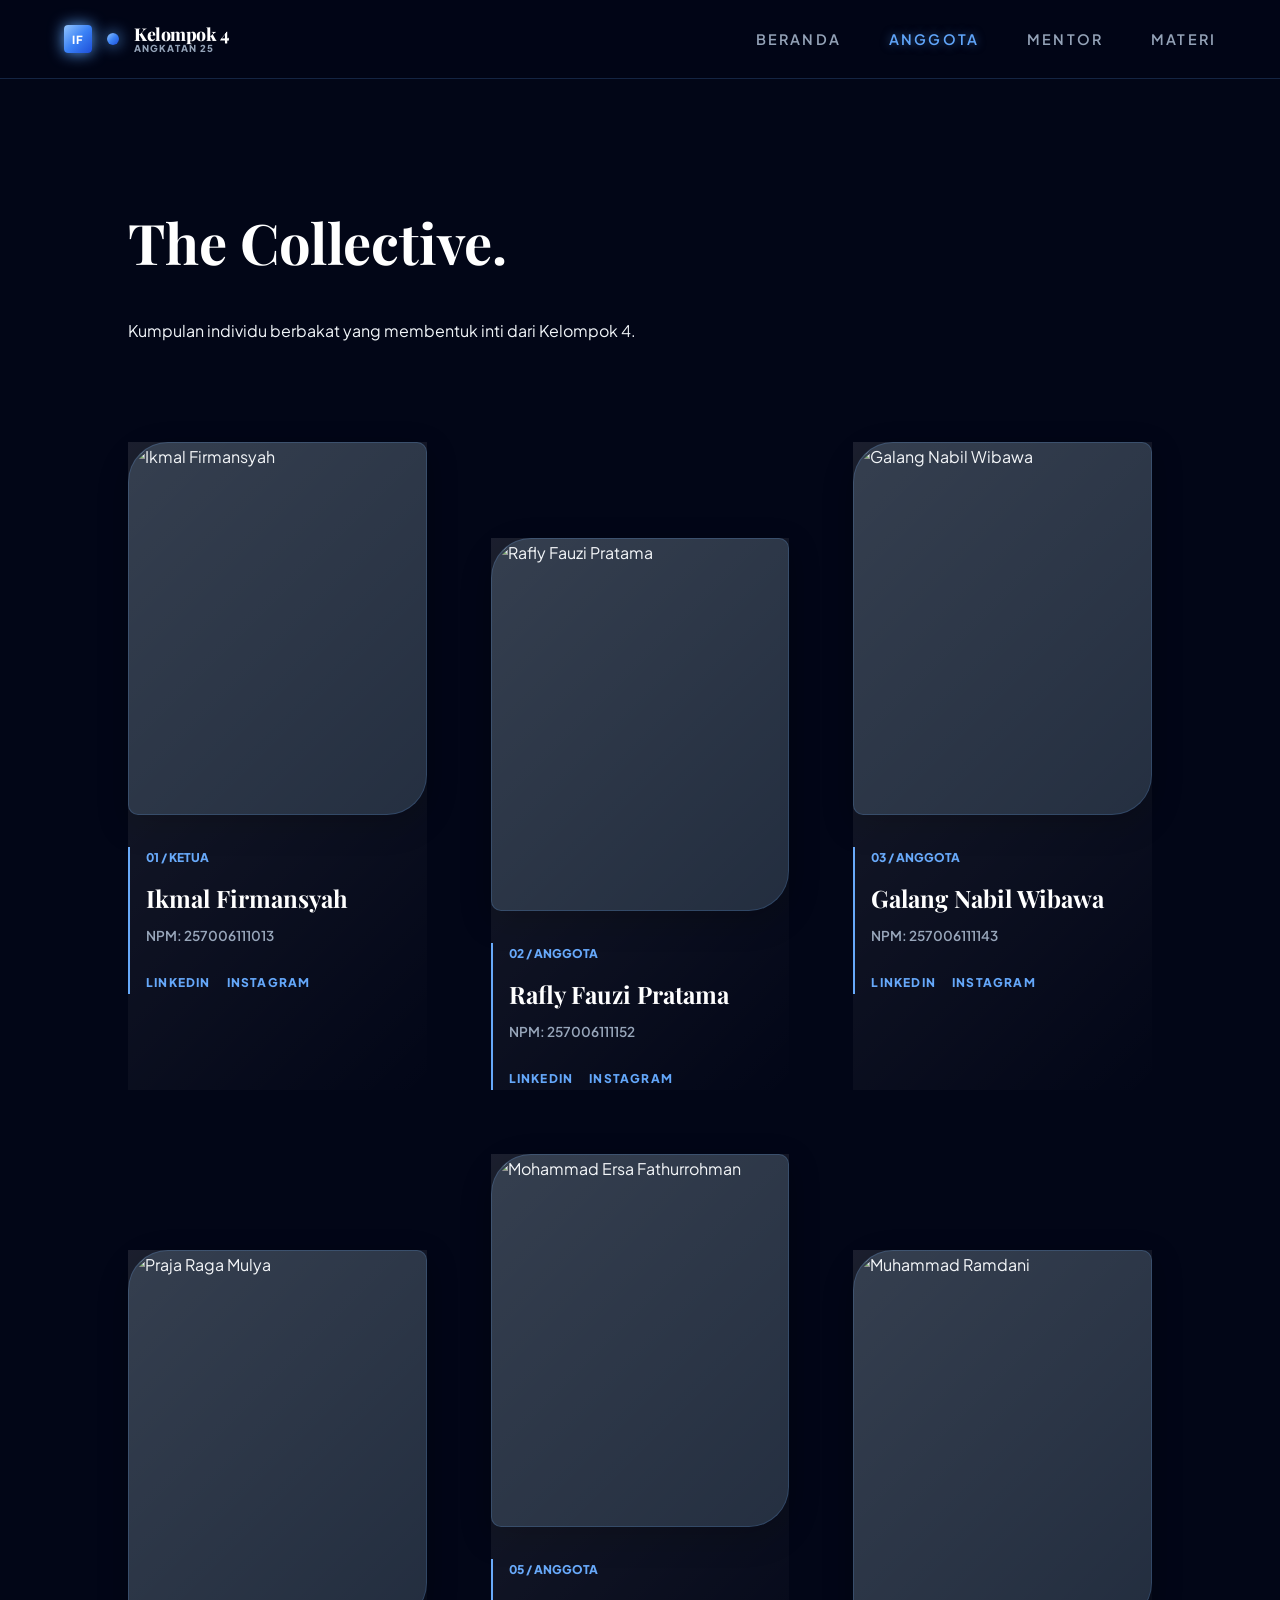
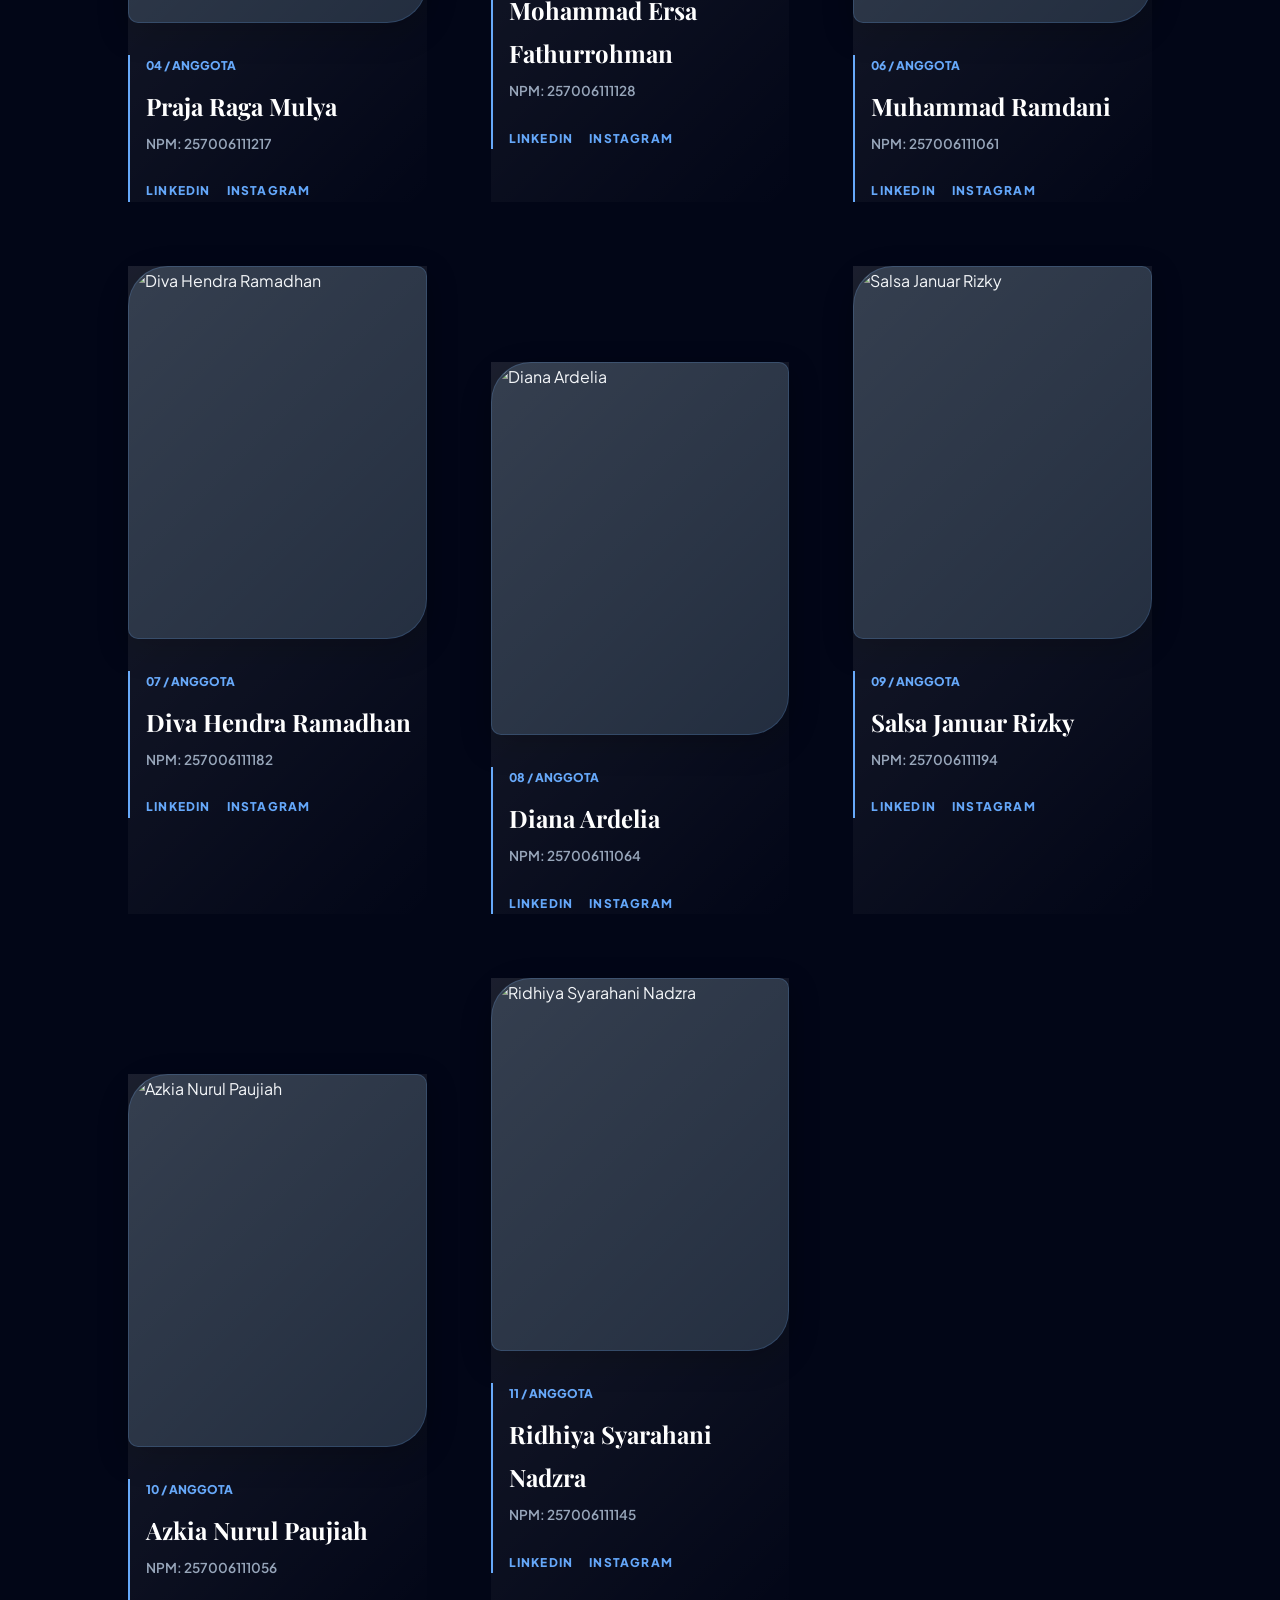
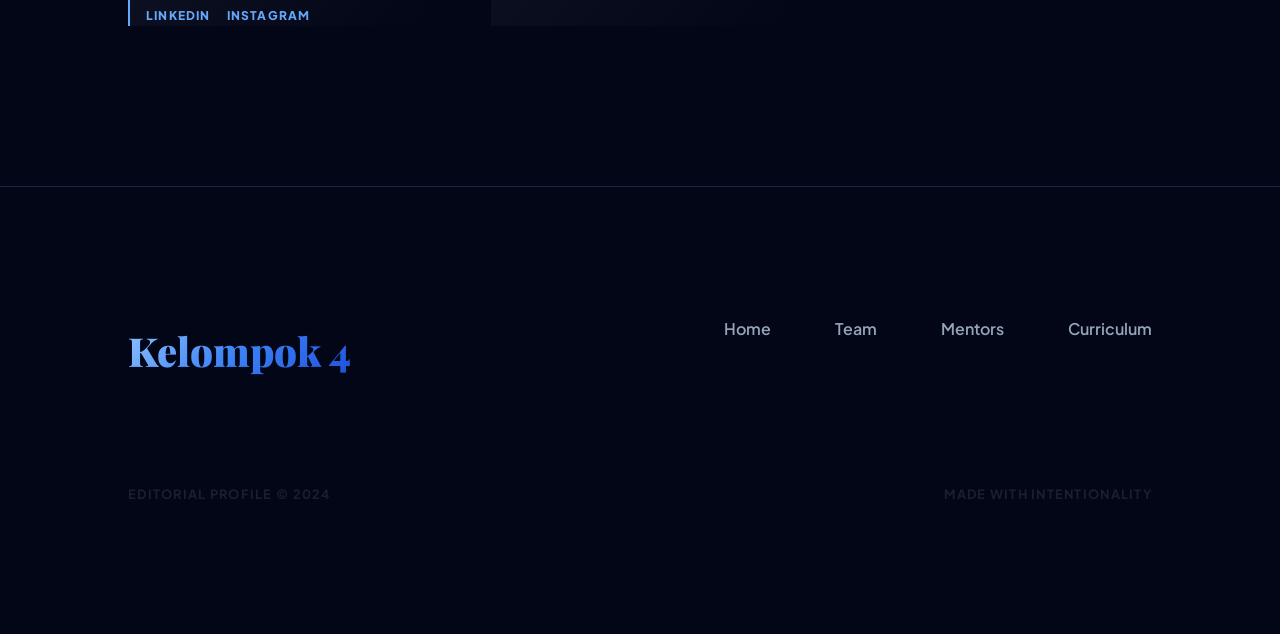
==== anggota.html @ 6448247b "update" ====
<!DOCTYPE html>
<html lang="id">
<head>
  <meta charset="UTF-8" />
  <meta name="viewport" content="width=device-width, initial-scale=1.0" />
  <title>Kelompok 4 – Anggota</title>
  <link rel="preconnect" href="https://fonts.googleapis.com" />
  <link rel="preconnect" href="https://fonts.gstatic.com" crossorigin />
  <link href="https://fonts.googleapis.com/css2?family=Playfair+Display:wght@700;900&family=Plus+Jakarta+Sans:wght@400;600;700;800&display=swap" rel="stylesheet" />
  <link rel="stylesheet" href="style.css" />
</head>
<body>

  <!-- NAVIGATION -->
  <nav class="navbar" id="navbar">
    <div class="nav-container">
      <a href="index.html" class="nav-logo">
        <div class="logo-if">IF</div>
        <div class="logo-dot"></div>
        <div class="brand-text">
          <span class="nav-group">Kelompok 4</span>
          <span class="nav-batch">ANGKATAN 25</span>
        </div>
      </a>
      <ul class="nav-links">
        <li><a href="index.html" class="nav-link">Beranda</a></li>
        <li><a href="anggota.html" class="nav-link">Anggota</a></li>
        <li><a href="mentor.html" class="nav-link">Mentor</a></li>
        <li><a href="materi.html" class="nav-link">Materi</a></li>
      </ul>
    </div>
  </nav>

  <!-- ANGGOTA SECTION -->
  <section class="section" id="anggota" style="padding-top: 12rem;">
    <div class="section-header">
      <h2 class="section-title">The Collective.</h2>
      <p class="section-desc">Kumpulan individu berbakat yang membentuk inti dari Kelompok 4.</p>
    </div>
    
    <div class="members-masonry">
      <!-- Member 1: KETUA -->
      <div class="member-card">
        <div class="member-img-wrap">
          <img src="https://api.dicebear.com/7.x/avataaars/svg?seed=Ikmal&backgroundColor=b6e3f4" alt="Ikmal Firmansyah" />
        </div>
        <div class="member-info">
          <span class="member-num-tag">01 / KETUA</span>
          <h3 class="member-name">Ikmal Firmansyah</h3>
          <p class="member-npm">NPM: 257006111013</p>
          <div class="member-socials">
            <a href="#" class="social-link">LinkedIn</a>
            <a href="#" class="social-link">Instagram</a>
          </div>
        </div>
      </div>

      <!-- Member 2: Laki-laki -->
      <div class="member-card">
        <div class="member-img-wrap">
          <img src="https://api.dicebear.com/7.x/avataaars/svg?seed=Rafly&backgroundColor=c0aede" alt="Rafly Fauzi Pratama" />
        </div>
        <div class="member-info">
          <span class="member-num-tag">02 / ANGGOTA</span>
          <h3 class="member-name">Rafly Fauzi Pratama</h3>
          <p class="member-npm">NPM: 257006111152</p>
          <div class="member-socials">
            <a href="#" class="social-link">LinkedIn</a>
            <a href="#" class="social-link">Instagram</a>
          </div>
        </div>
      </div>

      <!-- Member 3: Laki-laki -->
      <div class="member-card">
        <div class="member-img-wrap">
          <img src="https://api.dicebear.com/7.x/avataaars/svg?seed=Galang&backgroundColor=ffd5dc" alt="Galang Nabil Wibawa" />
        </div>
        <div class="member-info">
          <span class="member-num-tag">03 / ANGGOTA</span>
          <h3 class="member-name">Galang Nabil Wibawa</h3>
          <p class="member-npm">NPM: 257006111143</p>
          <div class="member-socials">
            <a href="#" class="social-link">LinkedIn</a>
            <a href="#" class="social-link">Instagram</a>
          </div>
        </div>
      </div>

      <!-- Member 4: Laki-laki -->
      <div class="member-card">
        <div class="member-img-wrap">
          <img src="https://api.dicebear.com/7.x/avataaars/svg?seed=Praja&backgroundColor=d1f4d1" alt="Praja Raga Mulya" />
        </div>
        <div class="member-info">
          <span class="member-num-tag">04 / ANGGOTA</span>
          <h3 class="member-name">Praja Raga Mulya</h3>
          <p class="member-npm">NPM: 257006111217</p>
          <div class="member-socials">
            <a href="#" class="social-link">LinkedIn</a>
            <a href="#" class="social-link">Instagram</a>
          </div>
        </div>
      </div>

      <!-- Member 5: Laki-laki -->
      <div class="member-card">
        <div class="member-img-wrap">
          <img src="https://api.dicebear.com/7.x/avataaars/svg?seed=Ersa&backgroundColor=fde68a" alt="Mohammad Ersa Fathurrohman" />
        </div>
        <div class="member-info">
          <span class="member-num-tag">05 / ANGGOTA</span>
          <h3 class="member-name">Mohammad Ersa Fathurrohman</h3>
          <p class="member-npm">NPM: 257006111128</p>
          <div class="member-socials">
            <a href="#" class="social-link">LinkedIn</a>
            <a href="#" class="social-link">Instagram</a>
          </div>
        </div>
      </div>

      <!-- Member 6: Laki-laki -->
      <div class="member-card">
        <div class="member-img-wrap">
          <img src="https://api.dicebear.com/7.x/avataaars/svg?seed=Dani&backgroundColor=b6e3f4" alt="Muhammad Ramdani" />
        </div>
        <div class="member-info">
          <span class="member-num-tag">06 / ANGGOTA</span>
          <h3 class="member-name">Muhammad Ramdani</h3>
          <p class="member-npm">NPM: 257006111061</p>
          <div class="member-socials">
            <a href="#" class="social-link">LinkedIn</a>
            <a href="#" class="social-link">Instagram</a>
          </div>
        </div>
      </div>

      <!-- Member 7: Laki-laki -->
      <div class="member-card">
        <div class="member-img-wrap">
          <img src="https://api.dicebear.com/7.x/avataaars/svg?seed=Diva&backgroundColor=c0aede" alt="Diva Hendra Ramadhan" />
        </div>
        <div class="member-info">
          <span class="member-num-tag">07 / ANGGOTA</span>
          <h3 class="member-name">Diva Hendra Ramadhan</h3>
          <p class="member-npm">NPM: 257006111182</p>
          <div class="member-socials">
            <a href="#" class="social-link">LinkedIn</a>
            <a href="#" class="social-link">Instagram</a>
          </div>
        </div>
      </div>

      <!-- Member 8: Perempuan -->
      <div class="member-card">
        <div class="member-img-wrap">
          <img src="https://api.dicebear.com/7.x/avataaars/svg?seed=Diana&backgroundColor=ffd5dc" alt="Diana Ardelia" />
        </div>
        <div class="member-info">
          <span class="member-num-tag">08 / ANGGOTA</span>
          <h3 class="member-name">Diana Ardelia</h3>
          <p class="member-npm">NPM: 257006111064</p>
          <div class="member-socials">
            <a href="#" class="social-link">LinkedIn</a>
            <a href="#" class="social-link">Instagram</a>
          </div>
        </div>
      </div>

      <!-- Member 9: Perempuan -->
      <div class="member-card">
        <div class="member-img-wrap">
          <img src="https://api.dicebear.com/7.x/avataaars/svg?seed=Salsa&backgroundColor=d1f4d1" alt="Salsa Januar Rizky" />
        </div>
        <div class="member-info">
          <span class="member-num-tag">09 / ANGGOTA</span>
          <h3 class="member-name">Salsa Januar Rizky</h3>
          <p class="member-npm">NPM: 257006111194</p>
          <div class="member-socials">
            <a href="#" class="social-link">LinkedIn</a>
            <a href="#" class="social-link">Instagram</a>
          </div>
        </div>
      </div>

      <!-- Member 10: Perempuan -->
      <div class="member-card">
        <div class="member-img-wrap">
          <img src="https://api.dicebear.com/7.x/avataaars/svg?seed=Azkia&backgroundColor=fde68a" alt="Azkia Nurul Paujiah" />
        </div>
        <div class="member-info">
          <span class="member-num-tag">10 / ANGGOTA</span>
          <h3 class="member-name">Azkia Nurul Paujiah</h3>
          <p class="member-npm">NPM: 257006111056</p>
          <div class="member-socials">
            <a href="#" class="social-link">LinkedIn</a>
            <a href="#" class="social-link">Instagram</a>
          </div>
        </div>
      </div>

      <!-- Member 11: Perempuan -->
      <div class="member-card">
        <div class="member-img-wrap">
          <img src="https://api.dicebear.com/7.x/avataaars/svg?seed=Ridhiya&backgroundColor=b6e3f4" alt="Ridhiya Syarahani Nadzra" />
        </div>
        <div class="member-info">
          <span class="member-num-tag">11 / ANGGOTA</span>
          <h3 class="member-name">Ridhiya Syarahani Nadzra</h3>
          <p class="member-npm">NPM: 257006111145</p>
          <div class="member-socials">
            <a href="#" class="social-link">LinkedIn</a>
            <a href="#" class="social-link">Instagram</a>
          </div>
        </div>
      </div>
    </div>
  </section>

  <!-- FOOTER -->
  <footer class="footer">
    <div class="footer-top">
      <div class="footer-logo">Kelompok 4</div>
      <ul class="footer-links">
        <li><a href="index.html">Home</a></li>
        <li><a href="anggota.html">Team</a></li>
        <li><a href="mentor.html">Mentors</a></li>
        <li><a href="materi.html">Curriculum</a></li>
      </ul>
    </div>
    <div class="footer-bottom">
      <span>Editorial Profile &copy; 2024</span>
      <span>Made with Intentionality</span>
    </div>
  </footer>

  <script src="script.js"></script>
</body>
</html>
---- style.css ----
/* ===== METALLIC BLUE DESIGN SYSTEM ===== */
*, *::before, *::after { box-sizing: border-box; margin: 0; padding: 0; }

:root {
  --primary: #60a5fa; /* Metallic Blue Light */
  --primary-deep: #1e3a8a; /* Metallic Blue Deep */
  --metallic-silver: #cbd5e1;
  --metallic-gradient: linear-gradient(135deg, #93c5fd 0%, #3b82f6 50%, #1d4ed8 100%);
  --glossy-gradient: linear-gradient(180deg, rgba(255,255,255,0.15) 0%, transparent 100%);
  
  --bg-black: #020617; /* Slate Black */
  --bg-dark: #0f172a;
  --bg-card: #1e293b;
  
  --text-main: #f1f5f9;
  --text-serif: #ffffff;
  --text-muted: #94a3b8;
  
  --border: rgba(96, 165, 250, 0.2);
  --radius-custom: 40px 10px 40px 10px;
  --transition: 0.6s cubic-bezier(0.16, 1, 0.3, 1);
}

html { scroll-behavior: smooth; }

body {
  font-family: 'Plus Jakarta Sans', sans-serif;
  background-color: var(--bg-black);
  color: var(--text-main);
  line-height: 1.8;
  overflow-x: hidden;
}

/* ===== SERIF HEADINGS ===== */
h1, h2, h3, .serif {
  font-family: 'Playfair Display', serif;
  font-weight: 700;
  color: var(--text-serif);
}

/* ===== METALLIC GRAIN ===== */
body::after {
  content: "";
  position: fixed;
  top: 0; left: 0; width: 100%; height: 100%;
  pointer-events: none;
  z-index: 9999;
  background-image: url("https://grainy-gradients.vercel.app/noise.svg");
  opacity: 0.04;
  filter: contrast(150%) brightness(80%) invert(100%);
}

/* ===== NAVIGATION (METALLIC) ===== */
.navbar {
  position: fixed;
  top: 0; left: 0; width: 100%;
  z-index: 1000;
  padding: 1.5rem 4rem;
  background: rgba(2, 6, 23, 0.85);
  backdrop-filter: blur(20px);
  border-bottom: 1px solid var(--border);
  transition: all var(--transition);
}

.navbar.scrolled {
  padding: 1rem 4rem;
  background: var(--bg-black);
  border-bottom: 1px solid var(--primary);
  box-shadow: 0 0 30px rgba(59, 130, 246, 0.2);
}

.nav-container { display: flex; align-items: center; justify-content: space-between; max-width: 1400px; margin: 0 auto; }

.nav-logo {
  font-family: 'Playfair Display', serif;
  font-size: 1.5rem; font-weight: 900; color: var(--text-serif);
  text-decoration: none; display: flex; align-items: center; gap: 15px;
}

.brand-text {
  display: flex;
  flex-direction: column;
  justify-content: center;
  line-height: 1.1;
}

.nav-group {
  font-size: 1.1rem;
  font-weight: 800;
  letter-spacing: -0.5px;
}

.logo-if {
  font-family: 'Plus Jakarta Sans', sans-serif;
  font-size: 0.7rem; font-weight: 900;
  background: var(--metallic-gradient);
  color: white;
  padding: 4px 8px;
  border-radius: 4px;
  box-shadow: 0 0 15px var(--primary);
  letter-spacing: 1px;
}

.nav-batch {
  font-family: 'Plus Jakarta Sans', sans-serif;
  font-size: 0.6rem;
  font-weight: 800;
  color: var(--text-muted);
  border-left: none;
  padding-left: 0;
  margin-left: 0;
  letter-spacing: 1px;
  text-transform: uppercase;
}

.logo-dot { 
  width: 12px; height: 12px; 
  background: var(--metallic-gradient); 
  border-radius: 50%; 
  box-shadow: 0 0 15px var(--primary); 
}

.nav-links { display: flex; gap: 3rem; list-style: none; }

.nav-link {
  text-decoration: none; color: var(--text-muted); font-weight: 600; font-size: 0.9rem;
  text-transform: uppercase; letter-spacing: 0.15em; transition: var(--transition);
}

.nav-link:hover, .nav-link.active {
  color: var(--primary);
  text-shadow: 0 0 10px rgba(96, 165, 250, 0.5);
}

/* ===== HERO (METALLIC BLUE) ===== */
.hero {
  min-height: 100vh;
  display: grid; grid-template-columns: 1.2fr 0.8fr;
  align-items: center; padding: 0 8rem; gap: 4rem;
}

.hero-text { max-width: 100%; z-index: 2; }

.hero-tag {
  font-weight: 800; color: var(--primary); font-size: 0.9rem;
  text-transform: uppercase; letter-spacing: 0.2em; display: block; margin-bottom: 1.5rem;
}

.hero-title {
  font-size: clamp(2.8rem, 5vw, 4.2rem); line-height: 1.1; margin-bottom: 2rem;
  background: var(--metallic-gradient);
  -webkit-background-clip: text;
  -webkit-text-fill-color: transparent;
  word-wrap: break-word;
}

.hero-desc { font-size: 1.2rem; color: var(--text-muted); margin-bottom: 3rem; }

.hero-cta { display: flex; gap: 2rem; align-items: center; }

.btn-editorial {
  padding: 1.2rem 3rem; 
  background: var(--metallic-gradient); 
  color: white;
  text-decoration: none; font-weight: 800; font-size: 0.9rem;
  text-transform: uppercase; letter-spacing: 0.1em; 
  transition: var(--transition);
  border-radius: 4px;
  box-shadow: 0 10px 30px rgba(29, 78, 216, 0.4);
  position: relative; overflow: hidden;
}

.btn-editorial::before {
  content: ""; position: absolute; top: 0; left: 0; width: 100%; height: 50%;
  background: var(--glossy-gradient); pointer-events: none;
}

.btn-editorial:hover { transform: translateY(-5px); box-shadow: 0 15px 45px rgba(29, 78, 216, 0.6); }

.hero-visual {
  position: relative; height: 500px; width: 100%;
  border-radius: var(--radius-custom);
  overflow: hidden;
  border: 1px solid var(--border);
  box-shadow: 0 0 50px rgba(59, 130, 246, 0.1);
}

.hero-visual img { width: 100%; height: 100%; object-fit: cover; opacity: 0.6; mix-blend-mode: color-dodge; }

/* ===== STATS STRIP (METAL BLUE) ===== */
.stats-strip {
  background: var(--bg-dark); color: white; padding: 4rem 8rem;
  display: flex; justify-content: space-between;
  border-top: 1px solid var(--border);
  border-bottom: 1px solid var(--border);
}

.stat-item { text-align: left; }
.stat-num { 
  font-family: 'Playfair Display', serif; font-size: 3.5rem; display: block; margin-bottom: 0.5rem; 
  background: var(--metallic-gradient);
  -webkit-background-clip: text;
  -webkit-text-fill-color: transparent;
}
.stat-label { font-size: 0.8rem; text-transform: uppercase; letter-spacing: 0.2em; color: var(--text-muted); }

/* ===== ANGGOTA (METAL CARDS) ===== */
.section { padding: 10rem 8rem; }
.section-header { margin-bottom: 6rem; max-width: 600px; }
.section-title { font-size: 3.5rem; margin-bottom: 1.5rem; }

.members-masonry {
  display: grid; grid-template-columns: repeat(3, 1fr); gap: 4rem;
}

.member-card {
  position: relative; transition: var(--transition);
}

.member-card:nth-child(even) { margin-top: 6rem; }

.member-img-wrap {
  width: 100%; aspect-ratio: 4/5; overflow: hidden;
  border-radius: var(--radius-custom); margin-bottom: 2rem;
  background: var(--bg-card); 
  border: 1px solid var(--border);
  box-shadow: 0 10px 30px rgba(0,0,0,0.3);
}

.member-img-wrap::after {
  content: ""; position: absolute; inset: 0;
  background: linear-gradient(135deg, rgba(255,255,255,0.1), transparent);
  pointer-events: none;
}

.member-img-wrap img { width: 100%; height: 100%; object-fit: cover; filter: grayscale(30%); transition: var(--transition); }

.member-card:hover .member-img-wrap { border-color: var(--primary); box-shadow: 0 20px 50px rgba(59, 130, 246, 0.2); }
.member-card:hover .member-img-wrap img { filter: grayscale(0%); transform: scale(1.05); }

.member-info { padding-left: 1rem; border-left: 2px solid var(--primary); }
.member-num-tag { font-size: 0.75rem; color: var(--primary); font-weight: 800; margin-bottom: 0.5rem; display: block; }
.member-name { font-size: 1.5rem; margin-bottom: 0.25rem; }
.member-npm { font-size: 0.85rem; color: var(--text-muted); font-weight: 600; }

.member-socials {
  margin-top: 1.5rem; display: flex; gap: 1rem;
}

.social-link {
  text-decoration: none; font-size: 0.75rem; font-weight: 800; color: var(--primary);
  text-transform: uppercase; letter-spacing: 0.1em;
}

.social-link:hover { color: white; text-shadow: 0 0 8px var(--primary); }

/* ===== MENTOR (METAL EDITORIAL) ===== */
.mentor-grid { display: flex; flex-direction: column; gap: 10rem; }

.mentor-block {
  display: grid; grid-template-columns: 1fr 1.2fr; gap: 6rem; align-items: center;
}

.mentor-block:nth-child(even) { direction: rtl; }
.mentor-block:nth-child(even) .mentor-text { direction: ltr; text-align: left; }

.mentor-img {
  width: 100%; aspect-ratio: 1/1; border-radius: var(--radius-custom);
  object-fit: cover; filter: brightness(80%); 
  border: 1px solid var(--border);
  transition: var(--transition);
}

.mentor-block:hover .mentor-img { border-color: var(--primary); filter: brightness(100%); transform: scale(1.02); }

.mentor-label { color: var(--primary); font-weight: 800; text-transform: uppercase; font-size: 0.8rem; margin-bottom: 1.5rem; display: block; }
.mentor-name { font-size: 3rem; margin-bottom: 1rem; }
.mentor-bio { font-size: 1.1rem; color: var(--text-muted); margin-bottom: 3rem; max-width: 500px; }

.skill-list { display: flex; gap: 1.5rem; flex-wrap: wrap; }
.skill-item { font-size: 0.85rem; font-weight: 700; color: var(--text-serif); border-bottom: 1px solid var(--primary); }

/* ===== MATERI (METAL LIST) ===== */
.materi-list {
  display: grid; grid-template-columns: 1fr 1fr; gap: 4rem;
}

.materi-item {
  padding: 4rem; border: 1px solid var(--border); transition: var(--transition);
  background: var(--bg-card);
  position: relative; overflow: hidden;
}

.materi-item::before {
  content: ""; position: absolute; top: 0; left: 0; width: 100%; height: 2px;
  background: var(--metallic-gradient); transform: scaleX(0); transition: var(--transition);
  transform-origin: left;
}

.materi-item:hover::before { transform: scaleX(1); }
.materi-item:hover { transform: translateY(-5px); border-color: var(--primary); box-shadow: 0 10px 40px rgba(0,0,0,0.4); }

.materi-chap { font-size: 0.75rem; font-weight: 800; color: var(--primary); text-transform: uppercase; margin-bottom: 1rem; display: block; }
.materi-item h3 { font-size: 2rem; margin-bottom: 1.5rem; }

/* ===== FOOTER (DEEP METAL) ===== */
.footer {
  padding: 8rem; background: var(--bg-black); color: white;
  border-top: 1px solid var(--border);
}

.footer-top {
  display: flex; justify-content: space-between; align-items: flex-start;
  margin-bottom: 6rem;
}

.footer-logo { 
  font-family: 'Playfair Display', serif; font-size: 2.5rem; font-weight: 900; 
  background: var(--metallic-gradient);
  -webkit-background-clip: text;
  -webkit-text-fill-color: transparent;
}

.footer-links { display: flex; gap: 4rem; list-style: none; }
.footer-links a { color: var(--text-muted); text-decoration: none; font-weight: 600; transition: var(--transition); }
.footer-links a:hover { color: var(--primary); }

.footer-bottom {
  display: flex; justify-content: space-between; color: rgba(255,255,255,0.1); font-size: 0.8rem; font-weight: 700;
  text-transform: uppercase; letter-spacing: 0.1em;
}

/* ===== RESPONSIVE ===== */
@media (max-width: 1200px) {
  .hero { padding: 0 4rem; }
  .section { padding: 8rem 4rem; }
}

@media (max-width: 992px) {
  .hero { grid-template-columns: 1fr; text-align: center; padding-top: 10rem; }
  .hero-text { margin: 0 auto; }
  .hero-cta { justify-content: center; }
  .members-masonry { grid-template-columns: repeat(2, 1fr); }
  .mentor-block { grid-template-columns: 1fr; }
  .stats-strip { flex-direction: column; gap: 3rem; }
}

@media (max-width: 600px) {
  .navbar { padding: 1.5rem 2rem; }
  .hero { padding: 0 2rem; }
  .section { padding: 6rem 2rem; }
  .members-masonry { grid-template-columns: 1fr; }
}
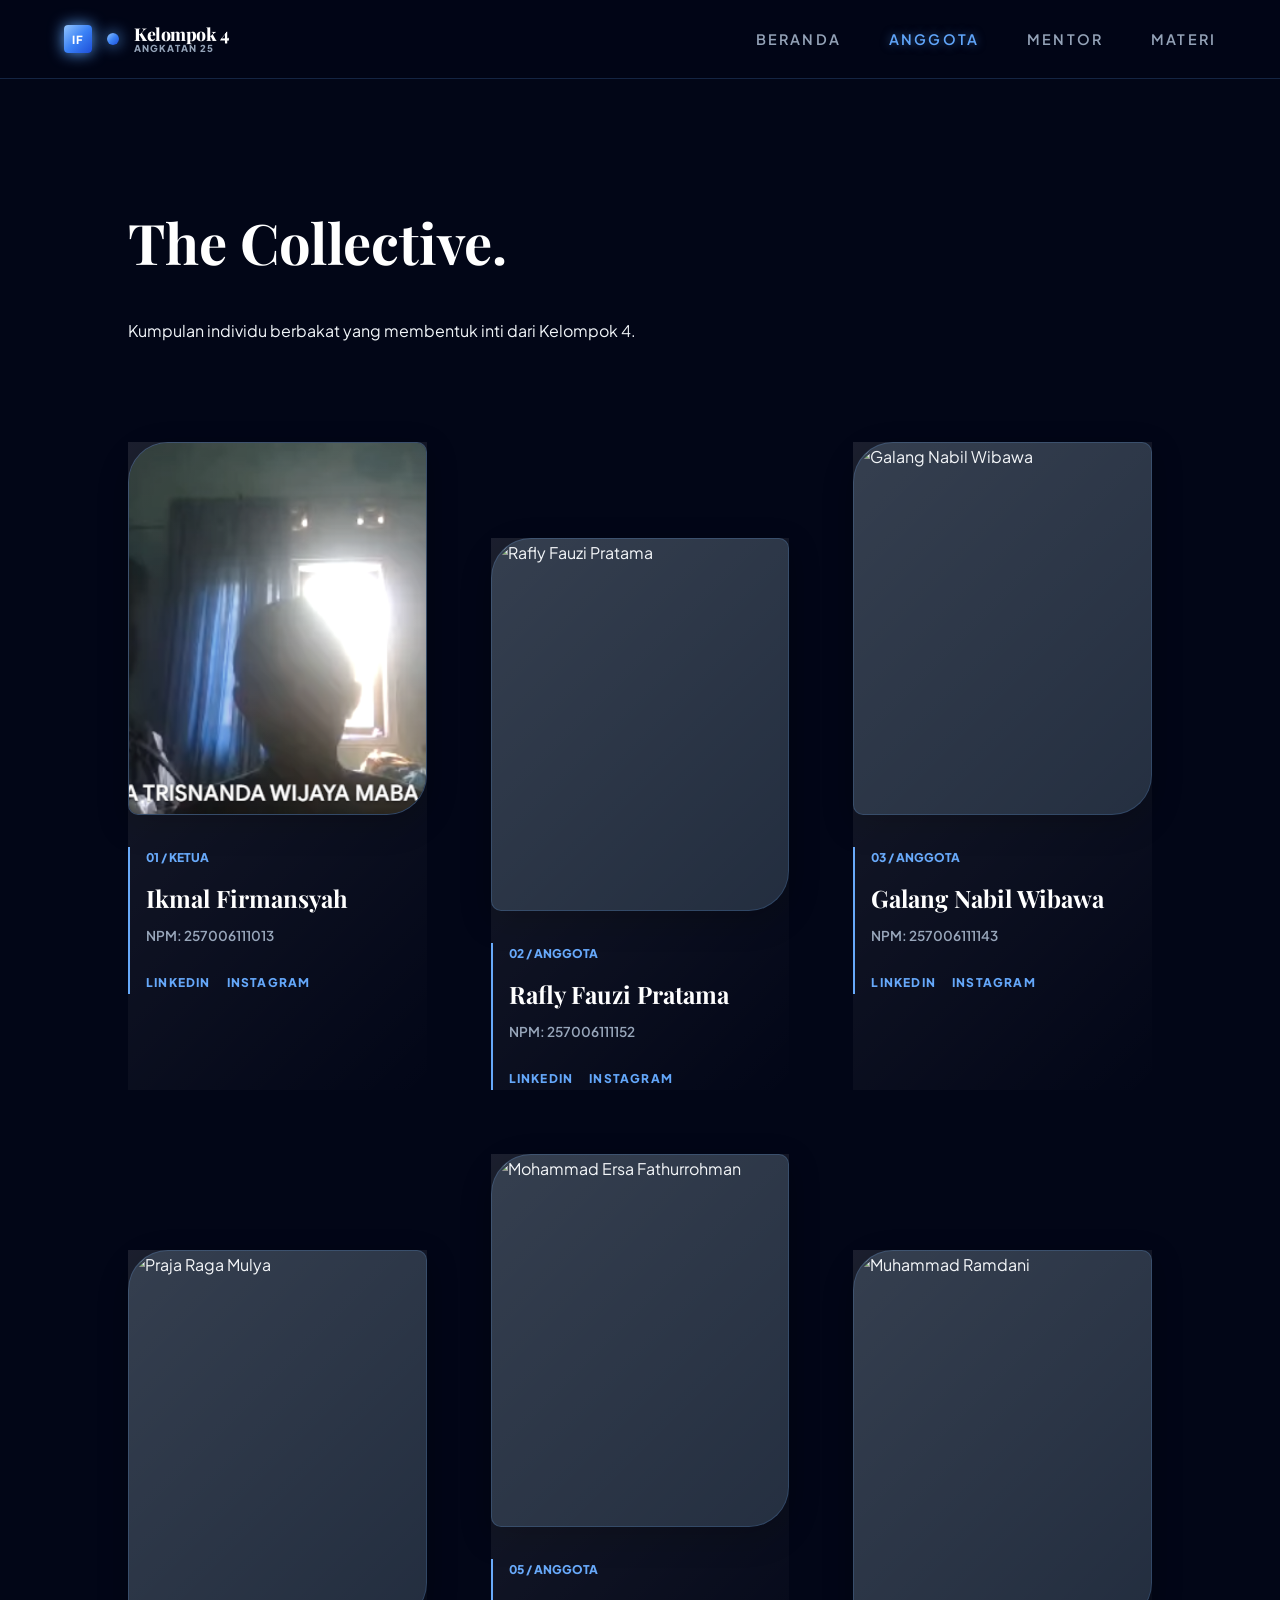
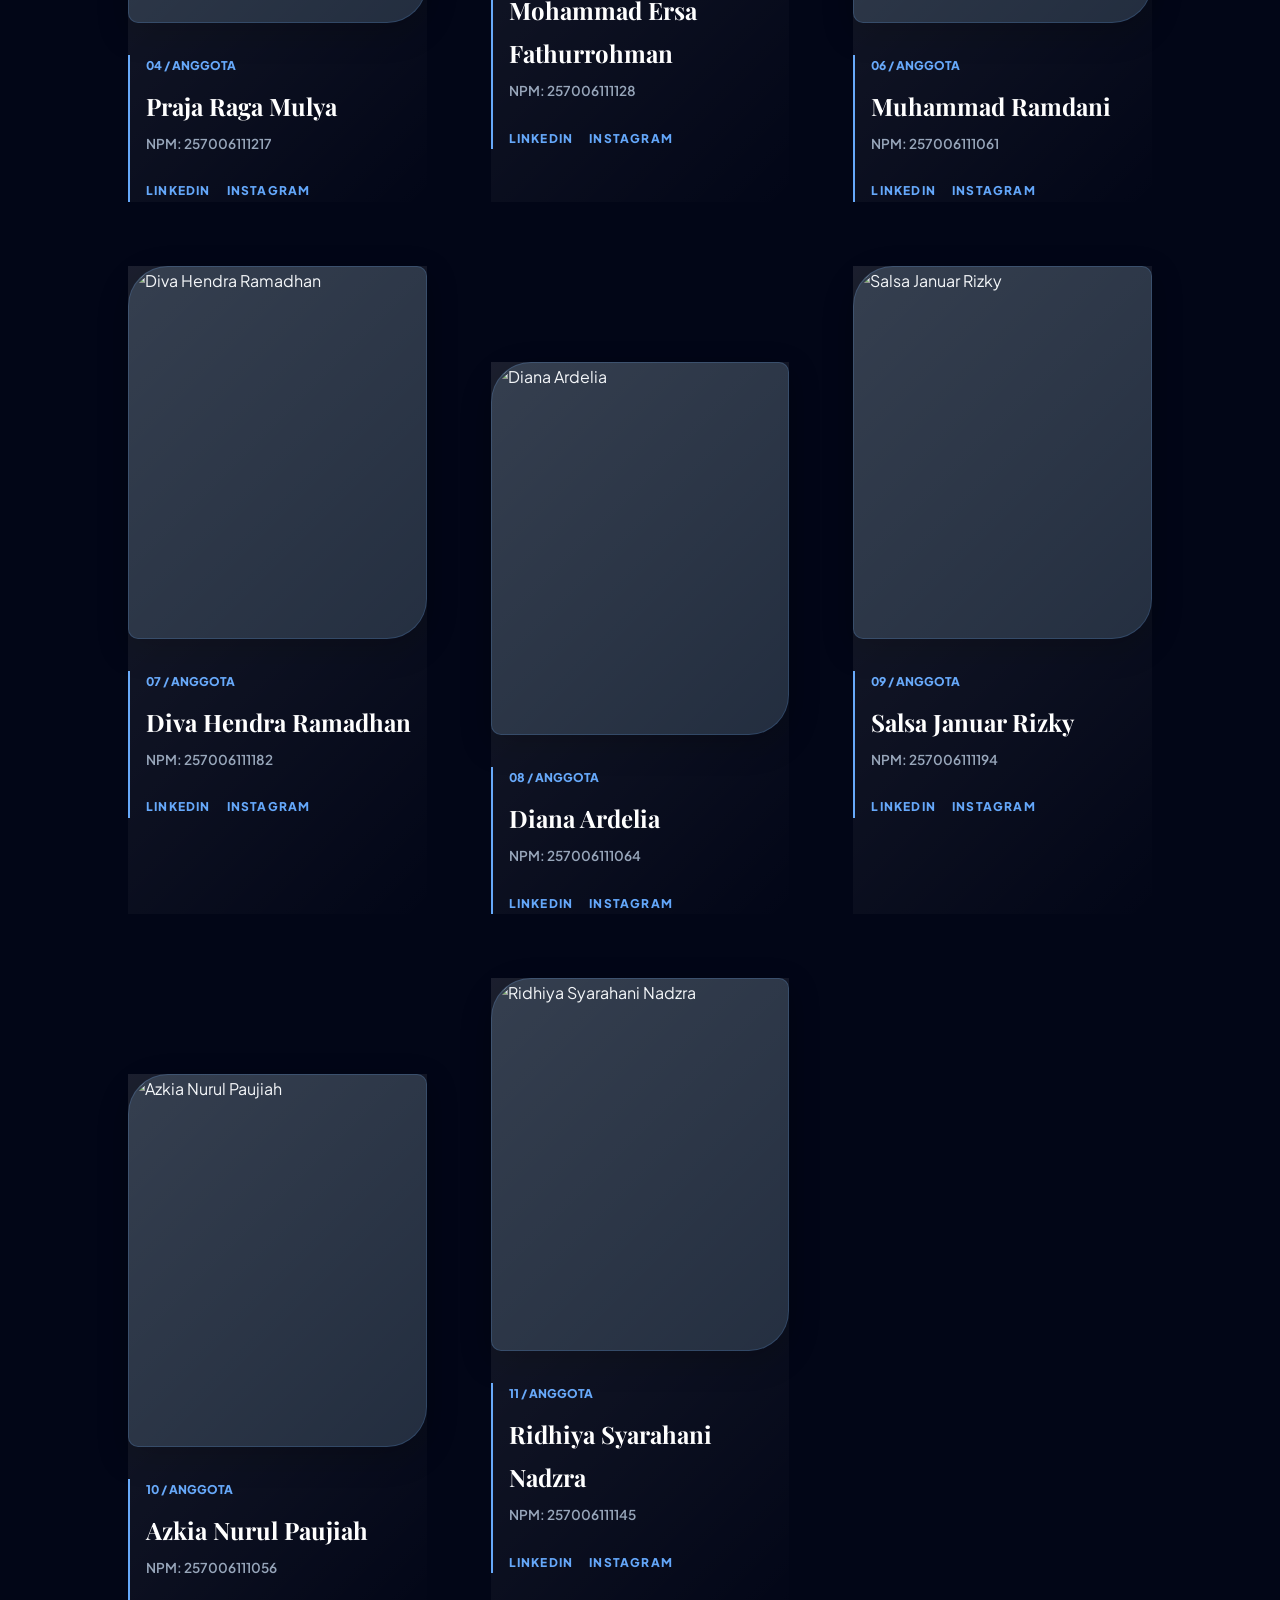
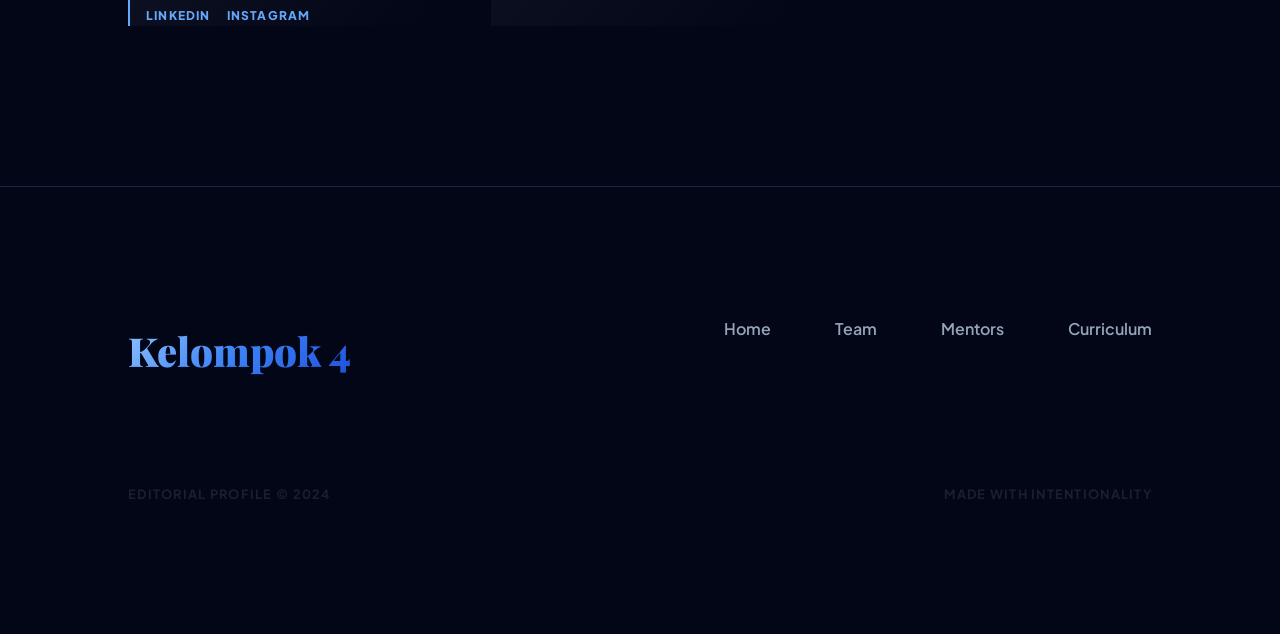
==== commit e65c1942: "add poto" ====
--- a/anggota.html
+++ b/anggota.html
@@ -1,14 +1,18 @@
 <!DOCTYPE html>
 <html lang="id">
+
 <head>
   <meta charset="UTF-8" />
   <meta name="viewport" content="width=device-width, initial-scale=1.0" />
   <title>Kelompok 4 – Anggota</title>
   <link rel="preconnect" href="https://fonts.googleapis.com" />
   <link rel="preconnect" href="https://fonts.gstatic.com" crossorigin />
-  <link href="https://fonts.googleapis.com/css2?family=Playfair+Display:wght@700;900&family=Plus+Jakarta+Sans:wght@400;600;700;800&display=swap" rel="stylesheet" />
+  <link
+    href="https://fonts.googleapis.com/css2?family=Playfair+Display:wght@700;900&family=Plus+Jakarta+Sans:wght@400;600;700;800&display=swap"
+    rel="stylesheet" />
   <link rel="stylesheet" href="style.css" />
 </head>
+
 <body>
 
   <!-- NAVIGATION -->
@@ -37,12 +41,12 @@
       <h2 class="section-title">The Collective.</h2>
       <p class="section-desc">Kumpulan individu berbakat yang membentuk inti dari Kelompok 4.</p>
     </div>
-    
+
     <div class="members-masonry">
       <!-- Member 1: KETUA -->
       <div class="member-card">
         <div class="member-img-wrap">
-          <img src="https://api.dicebear.com/7.x/avataaars/svg?seed=Ikmal&backgroundColor=b6e3f4" alt="Ikmal Firmansyah" />
+          <img src="/src/Screenshot 2026-03-13 132207.png" alt="Ikmal Firmansyah" />
         </div>
         <div class="member-info">
           <span class="member-num-tag">01 / KETUA</span>
@@ -58,7 +62,8 @@
       <!-- Member 2: Laki-laki -->
       <div class="member-card">
         <div class="member-img-wrap">
-          <img src="https://api.dicebear.com/7.x/avataaars/svg?seed=Rafly&backgroundColor=c0aede" alt="Rafly Fauzi Pratama" />
+          <img src="https://api.dicebear.com/7.x/avataaars/svg?seed=Rafly&backgroundColor=c0aede"
+            alt="Rafly Fauzi Pratama" />
         </div>
         <div class="member-info">
           <span class="member-num-tag">02 / ANGGOTA</span>
@@ -74,7 +79,8 @@
       <!-- Member 3: Laki-laki -->
       <div class="member-card">
         <div class="member-img-wrap">
-          <img src="https://api.dicebear.com/7.x/avataaars/svg?seed=Galang&backgroundColor=ffd5dc" alt="Galang Nabil Wibawa" />
+          <img src="https://api.dicebear.com/7.x/avataaars/svg?seed=Galang&backgroundColor=ffd5dc"
+            alt="Galang Nabil Wibawa" />
         </div>
         <div class="member-info">
           <span class="member-num-tag">03 / ANGGOTA</span>
@@ -90,7 +96,8 @@
       <!-- Member 4: Laki-laki -->
       <div class="member-card">
         <div class="member-img-wrap">
-          <img src="https://api.dicebear.com/7.x/avataaars/svg?seed=Praja&backgroundColor=d1f4d1" alt="Praja Raga Mulya" />
+          <img src="https://api.dicebear.com/7.x/avataaars/svg?seed=Praja&backgroundColor=d1f4d1"
+            alt="Praja Raga Mulya" />
         </div>
         <div class="member-info">
           <span class="member-num-tag">04 / ANGGOTA</span>
@@ -106,7 +113,8 @@
       <!-- Member 5: Laki-laki -->
       <div class="member-card">
         <div class="member-img-wrap">
-          <img src="https://api.dicebear.com/7.x/avataaars/svg?seed=Ersa&backgroundColor=fde68a" alt="Mohammad Ersa Fathurrohman" />
+          <img src="https://api.dicebear.com/7.x/avataaars/svg?seed=Ersa&backgroundColor=fde68a"
+            alt="Mohammad Ersa Fathurrohman" />
         </div>
         <div class="member-info">
           <span class="member-num-tag">05 / ANGGOTA</span>
@@ -122,7 +130,8 @@
       <!-- Member 6: Laki-laki -->
       <div class="member-card">
         <div class="member-img-wrap">
-          <img src="https://api.dicebear.com/7.x/avataaars/svg?seed=Dani&backgroundColor=b6e3f4" alt="Muhammad Ramdani" />
+          <img src="https://api.dicebear.com/7.x/avataaars/svg?seed=Dani&backgroundColor=b6e3f4"
+            alt="Muhammad Ramdani" />
         </div>
         <div class="member-info">
           <span class="member-num-tag">06 / ANGGOTA</span>
@@ -138,7 +147,8 @@
       <!-- Member 7: Laki-laki -->
       <div class="member-card">
         <div class="member-img-wrap">
-          <img src="https://api.dicebear.com/7.x/avataaars/svg?seed=Diva&backgroundColor=c0aede" alt="Diva Hendra Ramadhan" />
+          <img src="https://api.dicebear.com/7.x/avataaars/svg?seed=Diva&backgroundColor=c0aede"
+            alt="Diva Hendra Ramadhan" />
         </div>
         <div class="member-info">
           <span class="member-num-tag">07 / ANGGOTA</span>
@@ -170,7 +180,8 @@
       <!-- Member 9: Perempuan -->
       <div class="member-card">
         <div class="member-img-wrap">
-          <img src="https://api.dicebear.com/7.x/avataaars/svg?seed=Salsa&backgroundColor=d1f4d1" alt="Salsa Januar Rizky" />
+          <img src="https://api.dicebear.com/7.x/avataaars/svg?seed=Salsa&backgroundColor=d1f4d1"
+            alt="Salsa Januar Rizky" />
         </div>
         <div class="member-info">
           <span class="member-num-tag">09 / ANGGOTA</span>
@@ -186,7 +197,8 @@
       <!-- Member 10: Perempuan -->
       <div class="member-card">
         <div class="member-img-wrap">
-          <img src="https://api.dicebear.com/7.x/avataaars/svg?seed=Azkia&backgroundColor=fde68a" alt="Azkia Nurul Paujiah" />
+          <img src="https://api.dicebear.com/7.x/avataaars/svg?seed=Azkia&backgroundColor=fde68a"
+            alt="Azkia Nurul Paujiah" />
         </div>
         <div class="member-info">
           <span class="member-num-tag">10 / ANGGOTA</span>
@@ -202,7 +214,8 @@
       <!-- Member 11: Perempuan -->
       <div class="member-card">
         <div class="member-img-wrap">
-          <img src="https://api.dicebear.com/7.x/avataaars/svg?seed=Ridhiya&backgroundColor=b6e3f4" alt="Ridhiya Syarahani Nadzra" />
+          <img src="https://api.dicebear.com/7.x/avataaars/svg?seed=Ridhiya&backgroundColor=b6e3f4"
+            alt="Ridhiya Syarahani Nadzra" />
         </div>
         <div class="member-info">
           <span class="member-num-tag">11 / ANGGOTA</span>
@@ -236,4 +249,5 @@
 
   <script src="script.js"></script>
 </body>
-</html>
+
+</html>
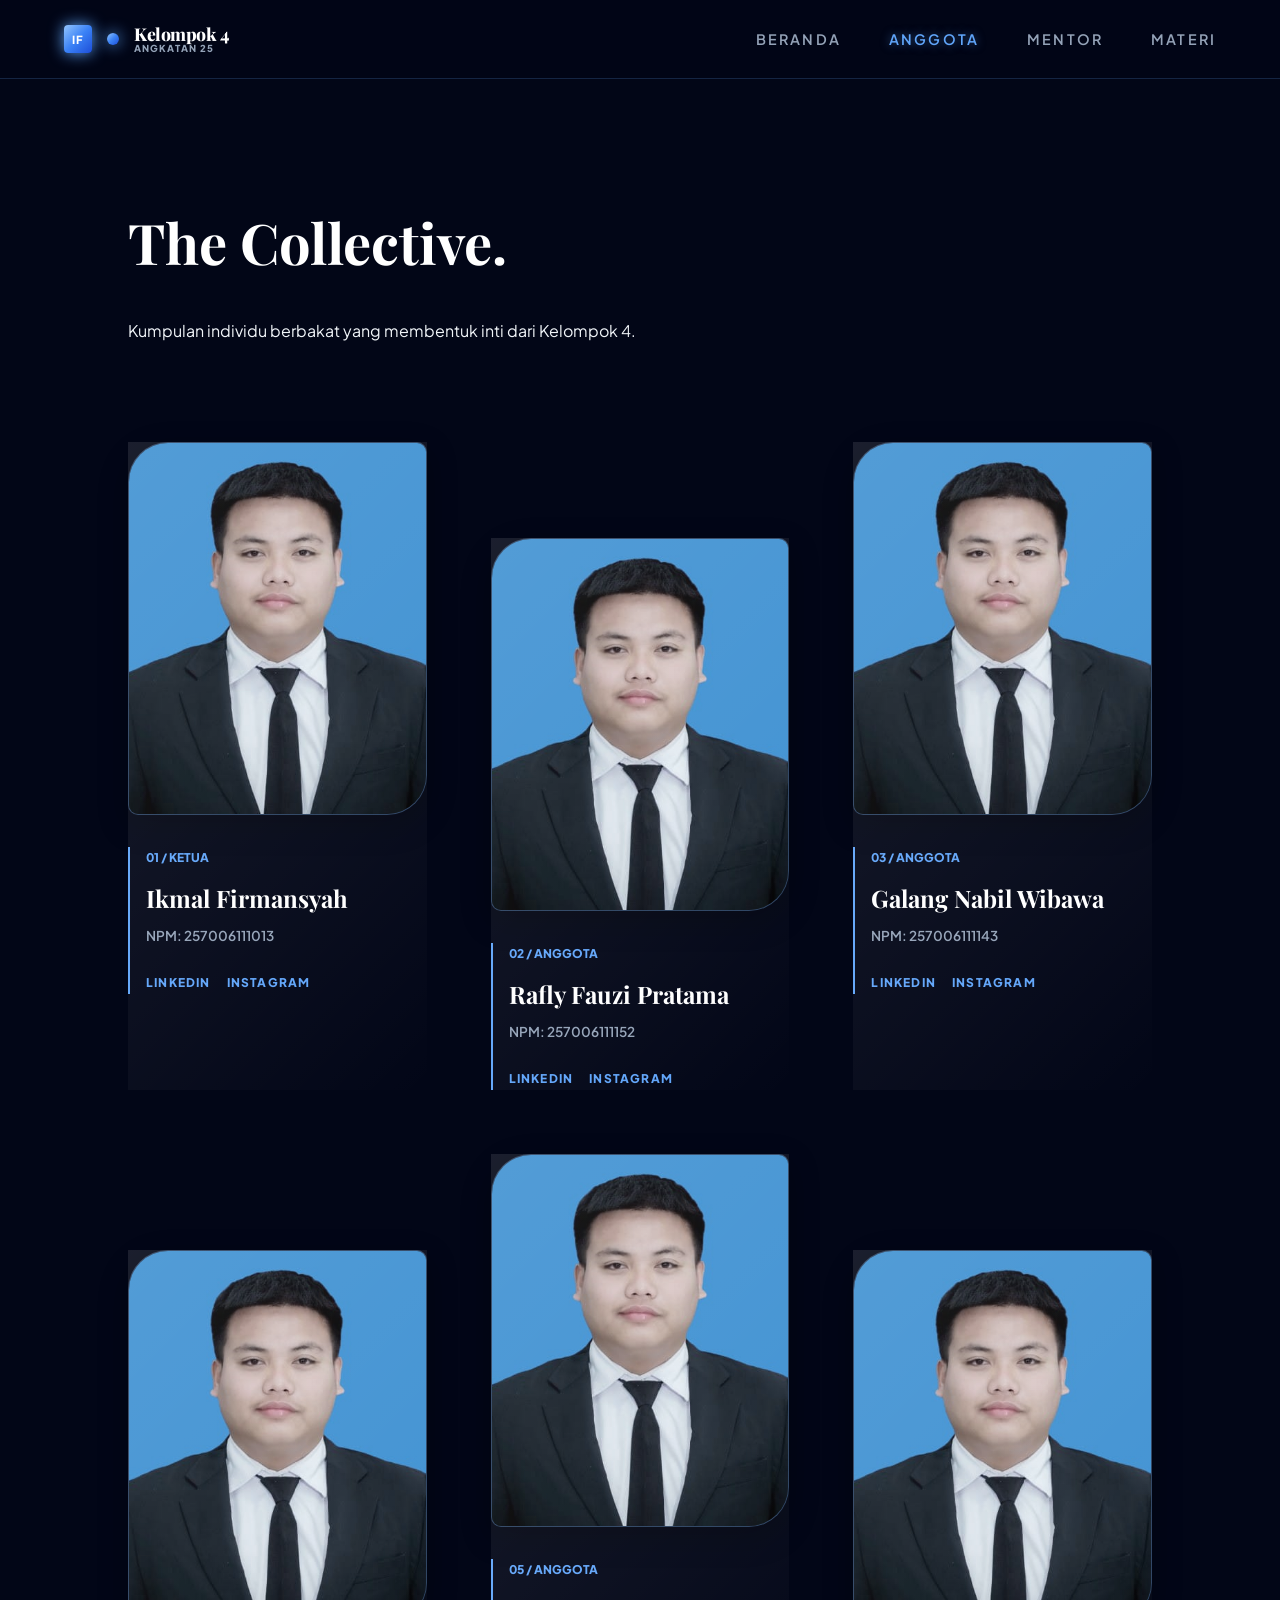
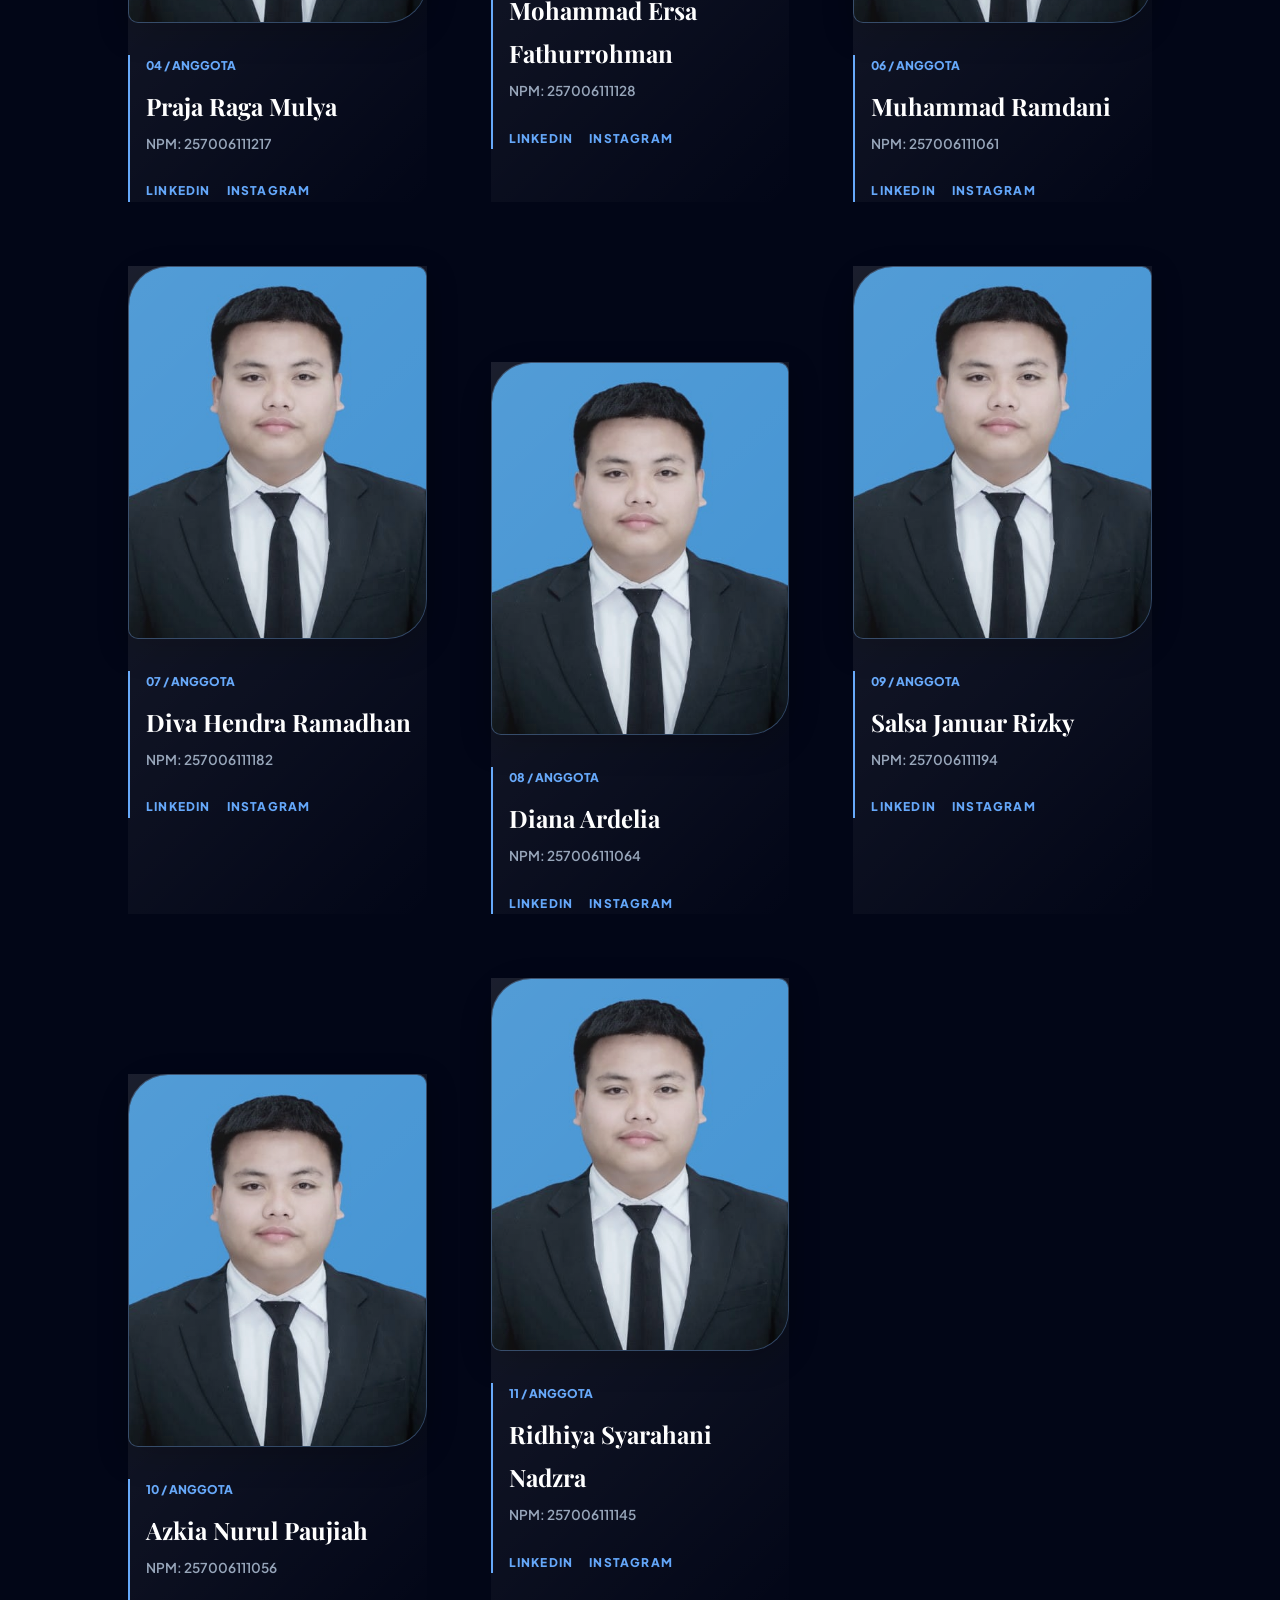
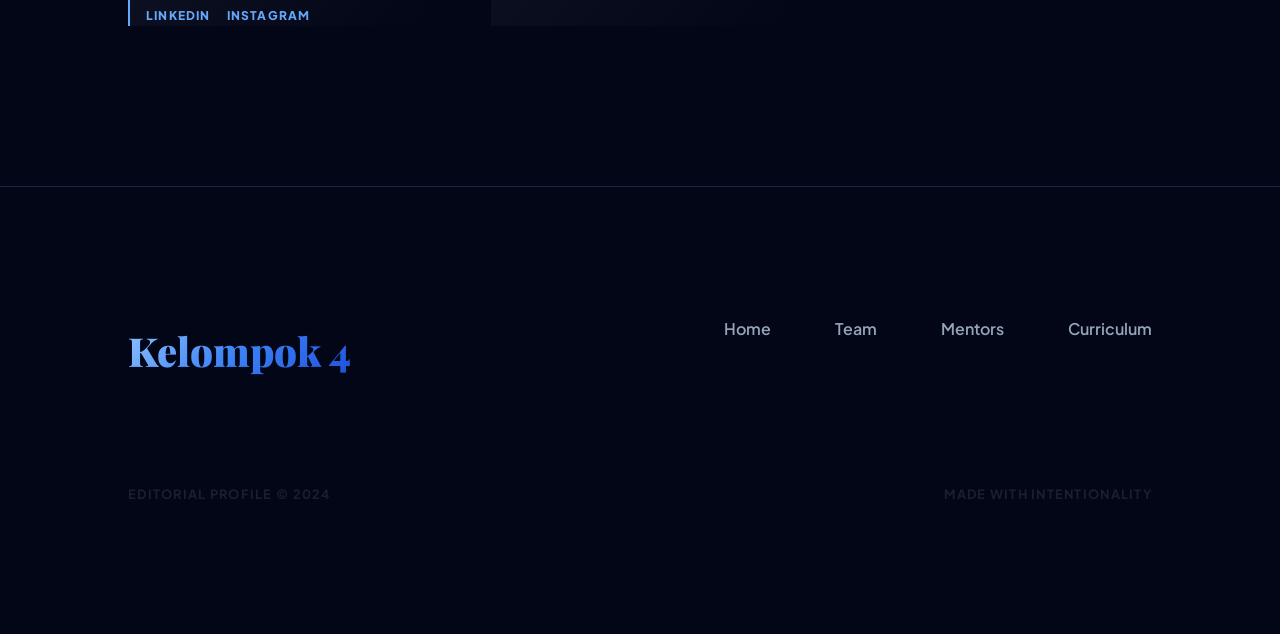
==== commit d41dcd14: "add foto diva all" ====
--- a/anggota.html
+++ b/anggota.html
@@ -46,7 +46,7 @@
       <!-- Member 1: KETUA -->
       <div class="member-card">
         <div class="member-img-wrap">
-          <img src="/src/Screenshot 2026-03-13 132207.png" alt="Ikmal Firmansyah" />
+          <img src="/src/diva.png" alt="Ikmal Firmansyah" />
         </div>
         <div class="member-info">
           <span class="member-num-tag">01 / KETUA</span>
@@ -62,8 +62,7 @@
       <!-- Member 2: Laki-laki -->
       <div class="member-card">
         <div class="member-img-wrap">
-          <img src="https://api.dicebear.com/7.x/avataaars/svg?seed=Rafly&backgroundColor=c0aede"
-            alt="Rafly Fauzi Pratama" />
+          <img src="/src/diva.png" alt="Rafly Fauzi Pratama" />
         </div>
         <div class="member-info">
           <span class="member-num-tag">02 / ANGGOTA</span>
@@ -79,7 +78,7 @@
       <!-- Member 3: Laki-laki -->
       <div class="member-card">
         <div class="member-img-wrap">
-          <img src="https://api.dicebear.com/7.x/avataaars/svg?seed=Galang&backgroundColor=ffd5dc"
+          <img src="/src/diva.png"
             alt="Galang Nabil Wibawa" />
         </div>
         <div class="member-info">
@@ -96,7 +95,7 @@
       <!-- Member 4: Laki-laki -->
       <div class="member-card">
         <div class="member-img-wrap">
-          <img src="https://api.dicebear.com/7.x/avataaars/svg?seed=Praja&backgroundColor=d1f4d1"
+          <img src="/src/diva.png"
             alt="Praja Raga Mulya" />
         </div>
         <div class="member-info">
@@ -113,7 +112,7 @@
       <!-- Member 5: Laki-laki -->
       <div class="member-card">
         <div class="member-img-wrap">
-          <img src="https://api.dicebear.com/7.x/avataaars/svg?seed=Ersa&backgroundColor=fde68a"
+          <img src="/src/diva.png"
             alt="Mohammad Ersa Fathurrohman" />
         </div>
         <div class="member-info">
@@ -130,7 +129,7 @@
       <!-- Member 6: Laki-laki -->
       <div class="member-card">
         <div class="member-img-wrap">
-          <img src="https://api.dicebear.com/7.x/avataaars/svg?seed=Dani&backgroundColor=b6e3f4"
+          <img src="/src/diva.png"
             alt="Muhammad Ramdani" />
         </div>
         <div class="member-info">
@@ -147,8 +146,7 @@
       <!-- Member 7: Laki-laki -->
       <div class="member-card">
         <div class="member-img-wrap">
-          <img src="https://api.dicebear.com/7.x/avataaars/svg?seed=Diva&backgroundColor=c0aede"
-            alt="Diva Hendra Ramadhan" />
+          <img src="/src/diva.png" alt="Diva Hendra Ramadhan" />
         </div>
         <div class="member-info">
           <span class="member-num-tag">07 / ANGGOTA</span>
@@ -164,7 +162,7 @@
       <!-- Member 8: Perempuan -->
       <div class="member-card">
         <div class="member-img-wrap">
-          <img src="https://api.dicebear.com/7.x/avataaars/svg?seed=Diana&backgroundColor=ffd5dc" alt="Diana Ardelia" />
+          <img src="/src/diva.png" alt="Diana Ardelia" />
         </div>
         <div class="member-info">
           <span class="member-num-tag">08 / ANGGOTA</span>
@@ -180,7 +178,7 @@
       <!-- Member 9: Perempuan -->
       <div class="member-card">
         <div class="member-img-wrap">
-          <img src="https://api.dicebear.com/7.x/avataaars/svg?seed=Salsa&backgroundColor=d1f4d1"
+          <img src="/src/diva.png"
             alt="Salsa Januar Rizky" />
         </div>
         <div class="member-info">
@@ -197,7 +195,7 @@
       <!-- Member 10: Perempuan -->
       <div class="member-card">
         <div class="member-img-wrap">
-          <img src="https://api.dicebear.com/7.x/avataaars/svg?seed=Azkia&backgroundColor=fde68a"
+          <img src="/src/diva.png"
             alt="Azkia Nurul Paujiah" />
         </div>
         <div class="member-info">
@@ -214,7 +212,7 @@
       <!-- Member 11: Perempuan -->
       <div class="member-card">
         <div class="member-img-wrap">
-          <img src="https://api.dicebear.com/7.x/avataaars/svg?seed=Ridhiya&backgroundColor=b6e3f4"
+          <img src="/src/diva.png"
             alt="Ridhiya Syarahani Nadzra" />
         </div>
         <div class="member-info">
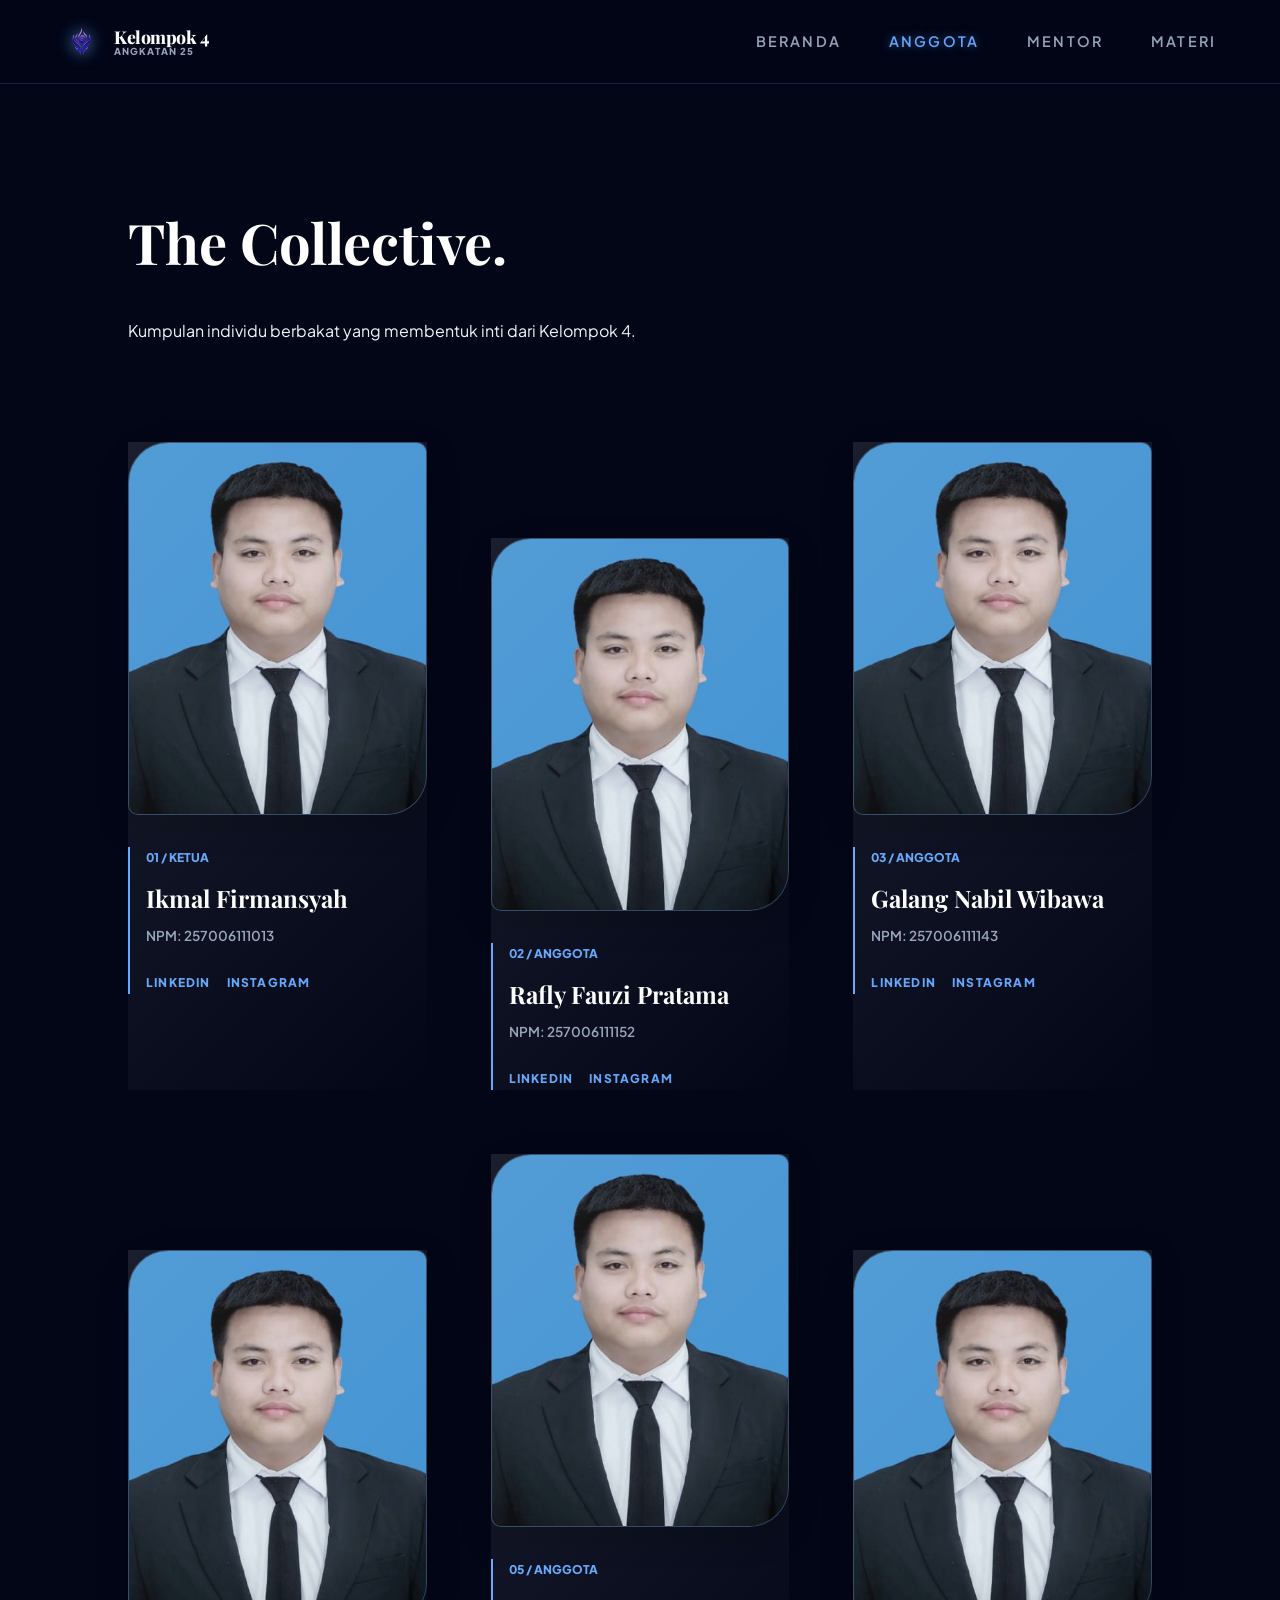
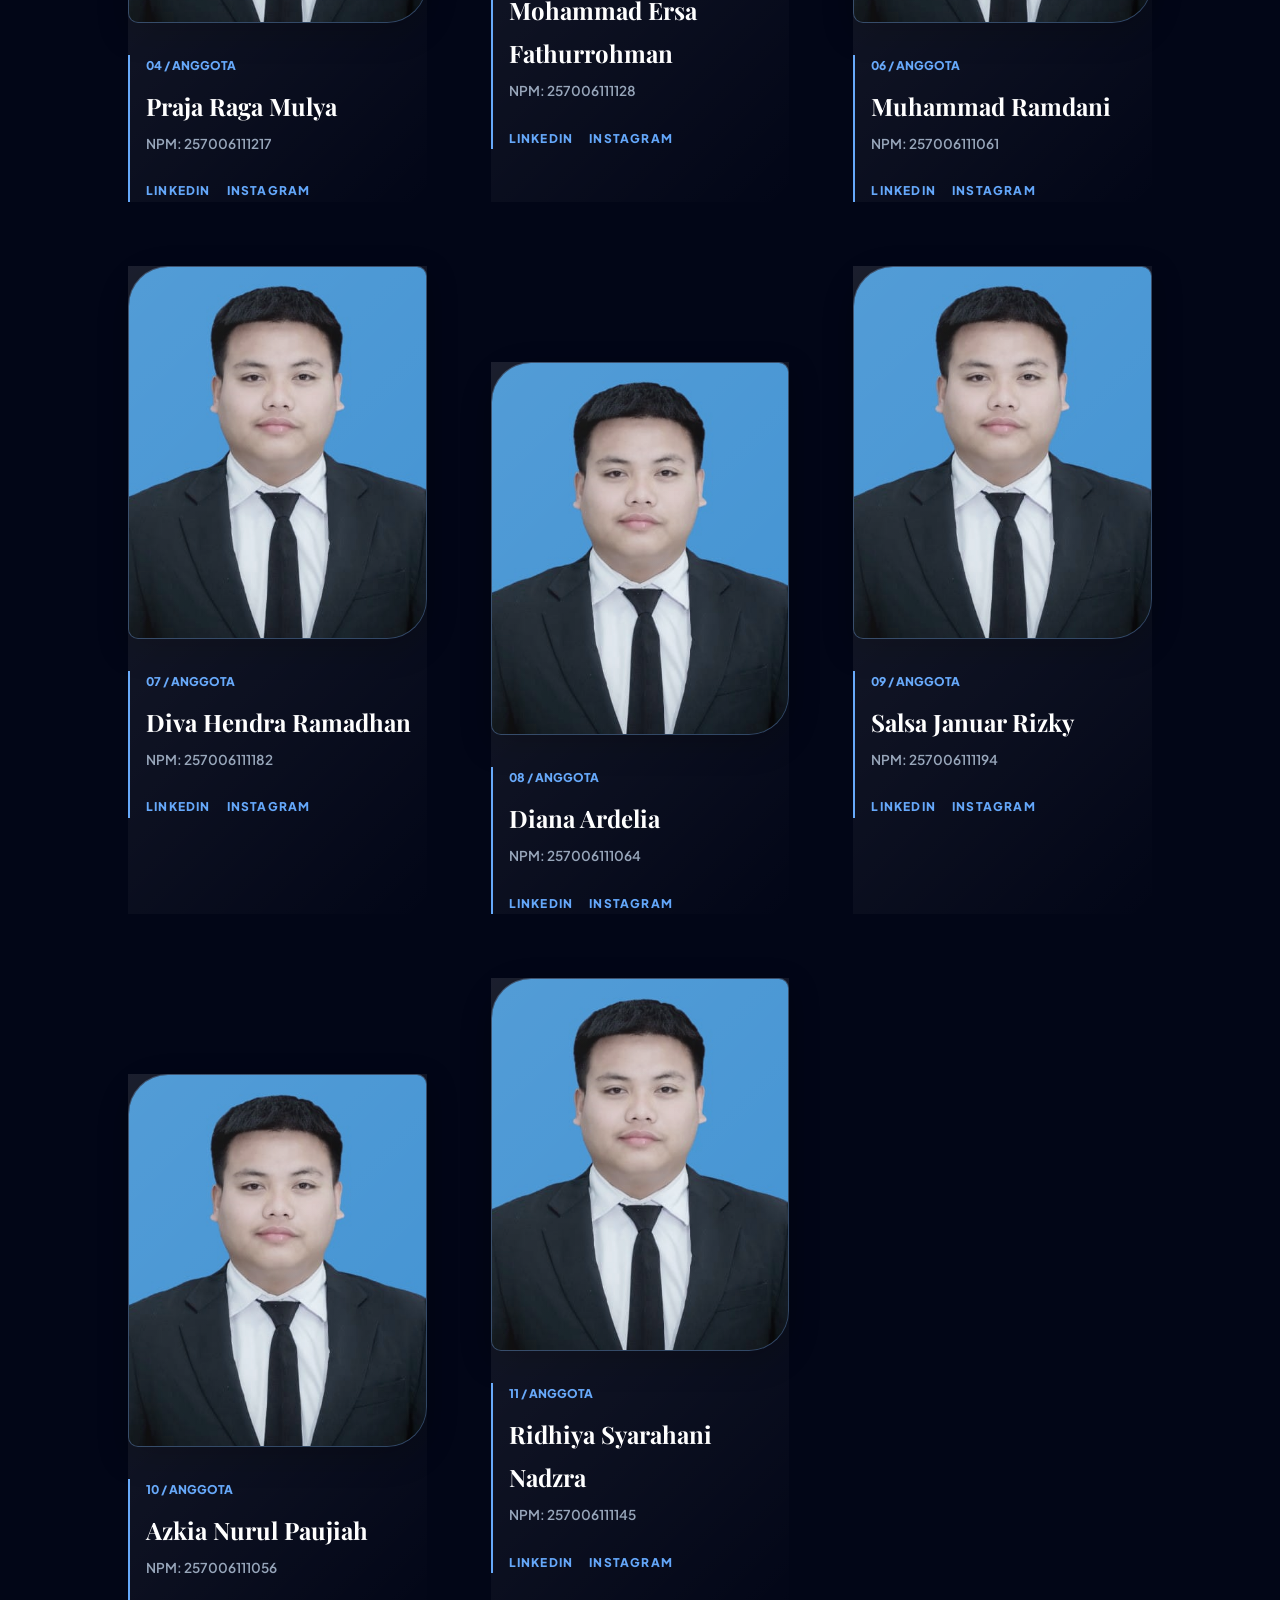
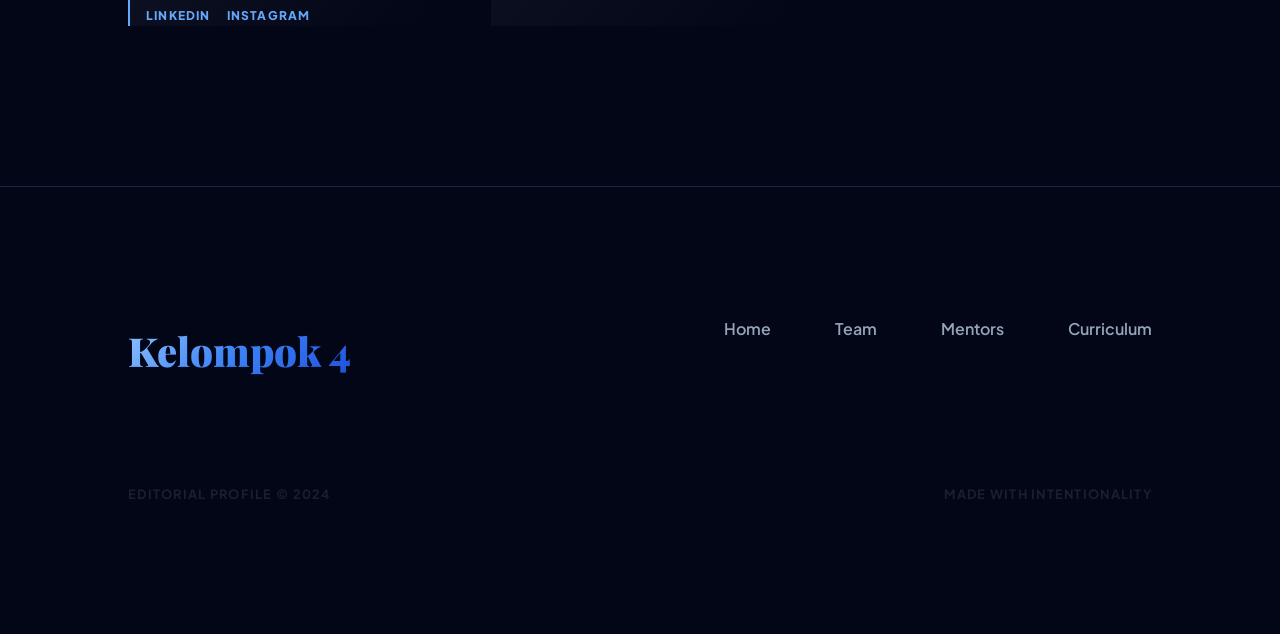
==== commit 3eda0dea: "update logo foto LKM" ====
--- a/anggota.html
+++ b/anggota.html
@@ -19,8 +19,7 @@
   <nav class="navbar" id="navbar">
     <div class="nav-container">
       <a href="index.html" class="nav-logo">
-        <div class="logo-if">IF</div>
-        <div class="logo-dot"></div>
+        <img src="/src/Logo LKM IF2.png" class="logo-lkm" alt="LKM IF2 Logo">
         <div class="brand-text">
           <span class="nav-group">Kelompok 4</span>
           <span class="nav-batch">ANGKATAN 25</span>
--- a/style.css
+++ b/style.css
@@ -90,15 +90,16 @@
   letter-spacing: -0.5px;
 }
 
-.logo-if {
-  font-family: 'Plus Jakarta Sans', sans-serif;
-  font-size: 0.7rem; font-weight: 900;
-  background: var(--metallic-gradient);
-  color: white;
-  padding: 4px 8px;
-  border-radius: 4px;
-  box-shadow: 0 0 15px var(--primary);
-  letter-spacing: 1px;
+.logo-lkm {
+  height: 35px;
+  width: auto;
+  filter: drop-shadow(0 0 8px var(--primary));
+  transition: var(--transition);
+}
+
+.logo-lkm:hover {
+  transform: scale(1.1);
+  filter: drop-shadow(0 0 12px var(--primary));
 }
 
 .nav-batch {
@@ -113,12 +114,7 @@
   text-transform: uppercase;
 }
 
-.logo-dot { 
-  width: 12px; height: 12px; 
-  background: var(--metallic-gradient); 
-  border-radius: 50%; 
-  box-shadow: 0 0 15px var(--primary); 
-}
+
 
 .nav-links { display: flex; gap: 3rem; list-style: none; }
 
